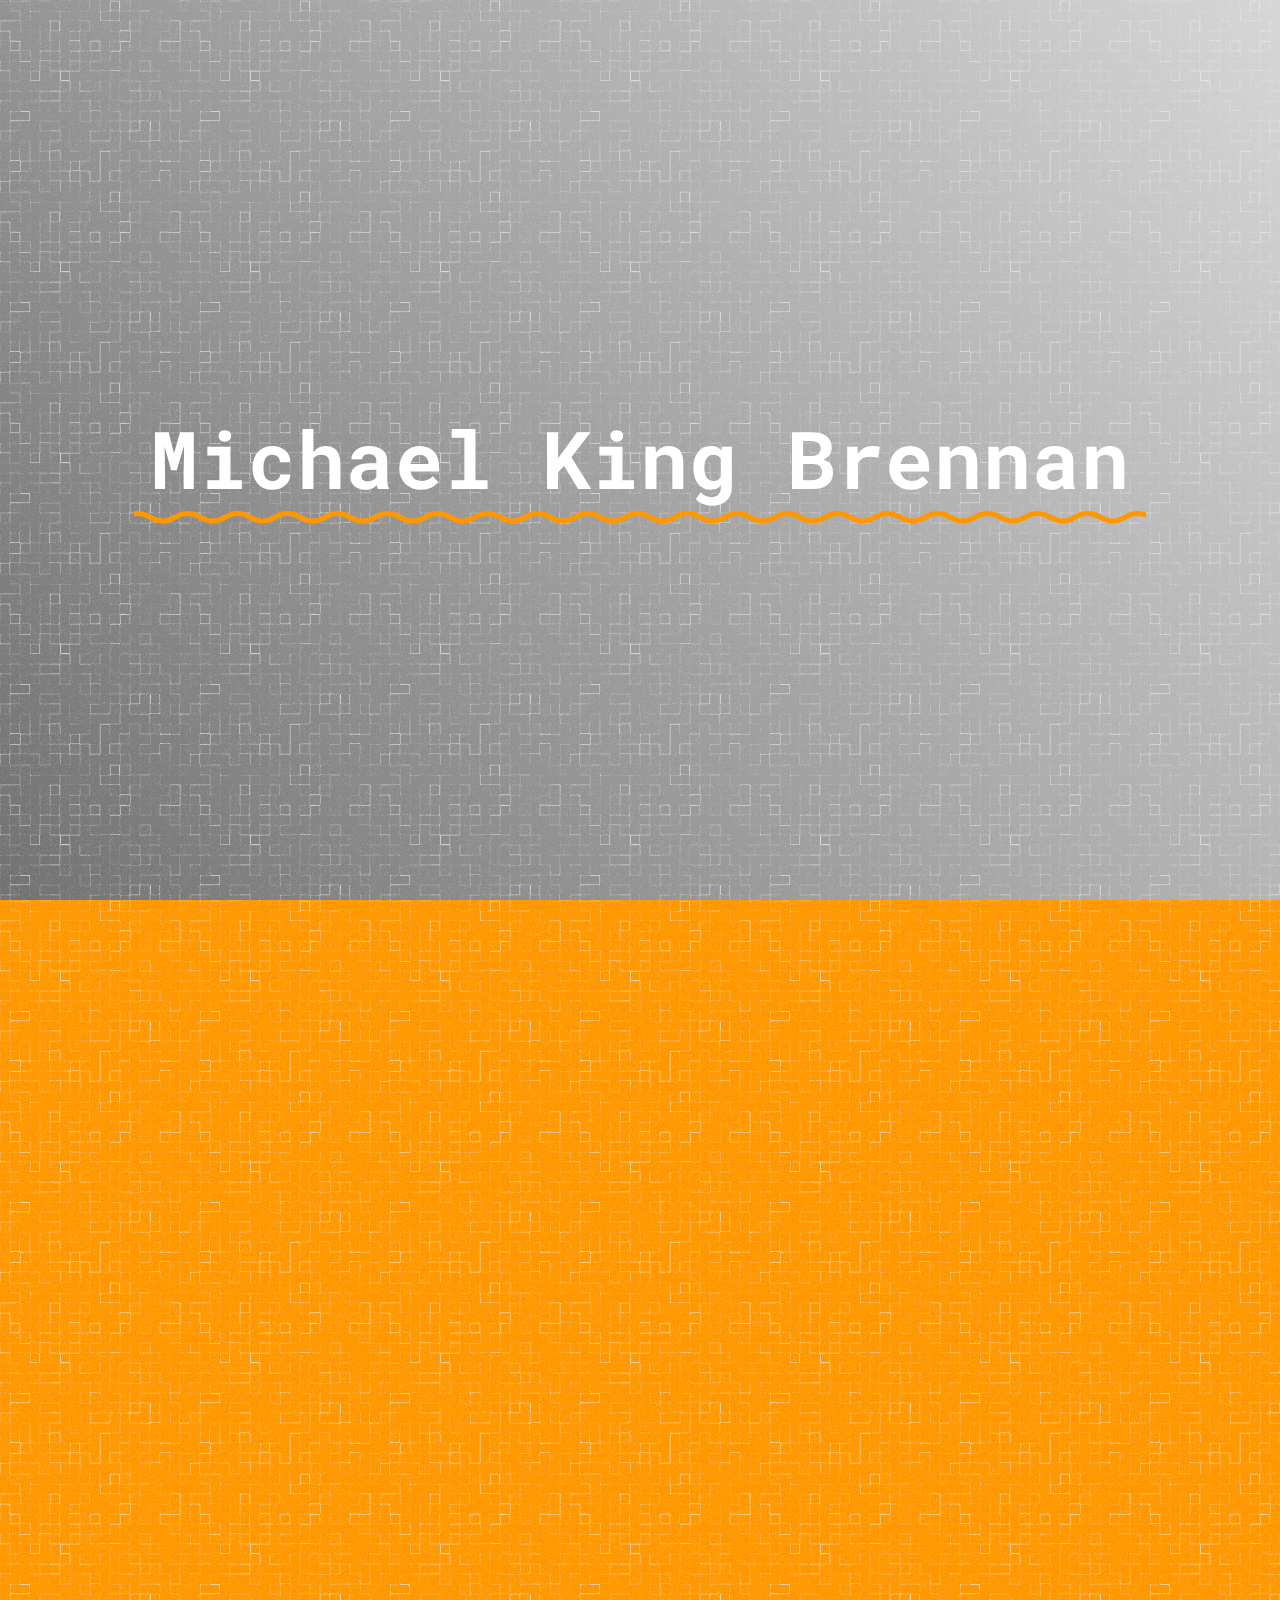
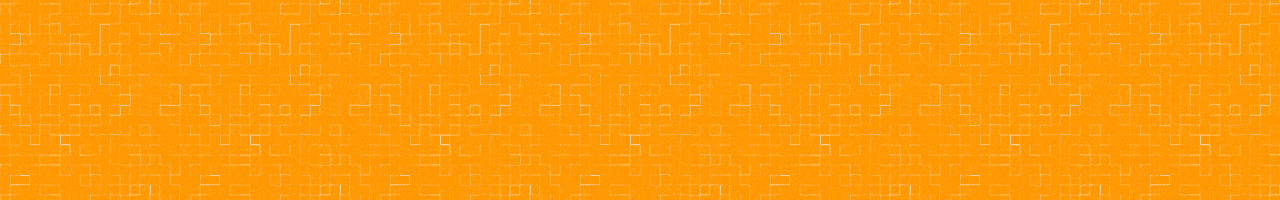
==== index.html @ 01f98eca "rename index file" ====
<!--MKB-->
<!DOCTYPE: html>
<html>
<head>
	<meta charset="utf-8">
	<title>Michael King Brennan | Network Engineer</title>
	<link rel="stylesheet" type="text/css" href="style.css">
	<link rel="icon" type="image/png" href="images/favicon.png" sizes="32x32">
	<link href="https://fonts.googleapis.com/css?family=Raleway" rel="stylesheet">
	<link href="https://fonts.googleapis.com/css?family=Roboto+Mono" rel="stylesheet">
	<meta http-equiv="Content-Type" content="text/html; charset=utf-8" >
	<meta name="viewport" content="width=device-width, initial-scale=1">
	<meta name="description" content="Network Engineer Resume for Michael King Brennan" />
	<meta name="author" content="Samantha Siefert">
</head>
<body>
<div id="banner">
	<div>
	
		<h1>Michael <br>King <br>Brennan</h1>
	

			<h2>beautiful</h2>
	
			<h2>powerful</h2>
	
			<h2>terrifying</h2>		
	</div>
</div>
<div class="testing">
</div>

		
		
		
		
</body>
</html>
---- style.css ----
/*MKB*/
:root{
	font-size: 16px;
	/*white*/
	--color1: #ffffff;
	/*light gray*/
	--color2: #d6d6d6;
	/*dark gray*/
	--color3: #505050;
	/*orange*/
	--color4: #ff9800;
	/*purple*/
	--color5: #876692;
	
}
@media all and (max-width: 400px) {
	:root{
		font-size: 12px;
	}

}

*{
	letter-spacing: 1;
	line-height: 2;
	box-sizing: border-box;
	margin: 0;
	padding: 0;
	
	font-family: Roboto Mono;
	color: white;
	}
html{
	background: url("images/light-wool.png"), linear-gradient(to bottom left, var(--color2), var(--color3));
}


/* BANNER OPEN */
#banner{
	
	height: 100vh;
	display: grid;
	grid-gap: 2rem;
	justify-items: center;
	align-items: center;

}
#banner h1, #banner h2{
	z-index: 1;
	text-align: right;
	padding: 2rem 1rem 1rem 1rem;
}
@media all and (max-width: 1100px){
		#banner div{
		width: 100%;
	}
}
@media all and (min-width: 1100px) {

	#banner div h1 br{
		display: none;
	}
}
#banner h1{
	font-size: 5rem;
	line-height: 1.3;

	background-image: url("data:image/svg+xml;charset=utf8,%3Csvg id='squiggle-link' xmlns='http://www.w3.org/2000/svg' xmlns:xlink='http://www.w3.org/1999/xlink' xmlns:ev='http://www.w3.org/2001/xml-events' viewBox='0 0 20 6'%3E%3Cstyle type='text/css'%3E.squiggle{animation:shift /*SPEED*/.5s linear infinite;}@keyframes shift {from {transform:translateX(0);}to {transform:translateX(-20px);}}%3C/style%3E%3Cpath fill='none' stroke='%23ff9800' stroke-width='2' class='squiggle' d='M0,4 c 5,0,5,-3,10,-3 s 5,3,10,3 c 5,0,5,-3,10,-3 s 5,3,10,3'/%3E%3C/svg%3E");
	
	background-position: 0 100%;
	background-size: auto 15px;
	background-repeat: repeat-x;
}

#banner h1::before{

	z-index: -1;
	
	content: '';
	background-image: url("images/mikey_purp.png") ;
	background-position: 0 95%;
	background-repeat: no-repeat;
	background-size: 50vh;
	height: 100vh;
	position: absolute;
	left: 0;
	bottom: 0vh;
	width: 100vw;
	transform: translateY(100%);
	transition: transform .3s;
}

#banner h1:hover::before {
	transform: translateY(0px);
}

#banner h2{
	font-size:  3rem;
	display: none;
}
#banner h2:nth-child(2){
	color: #33658a;
}
#banner h2:nth-child(3){
	color: #86bbd8;
}
#banner h2:nth-child(4){
	color: #2f4858;
}
.testing{
	height: 100vh;
	width: 100%;
	background: url("images/light-wool.png"), var(--color4);
}
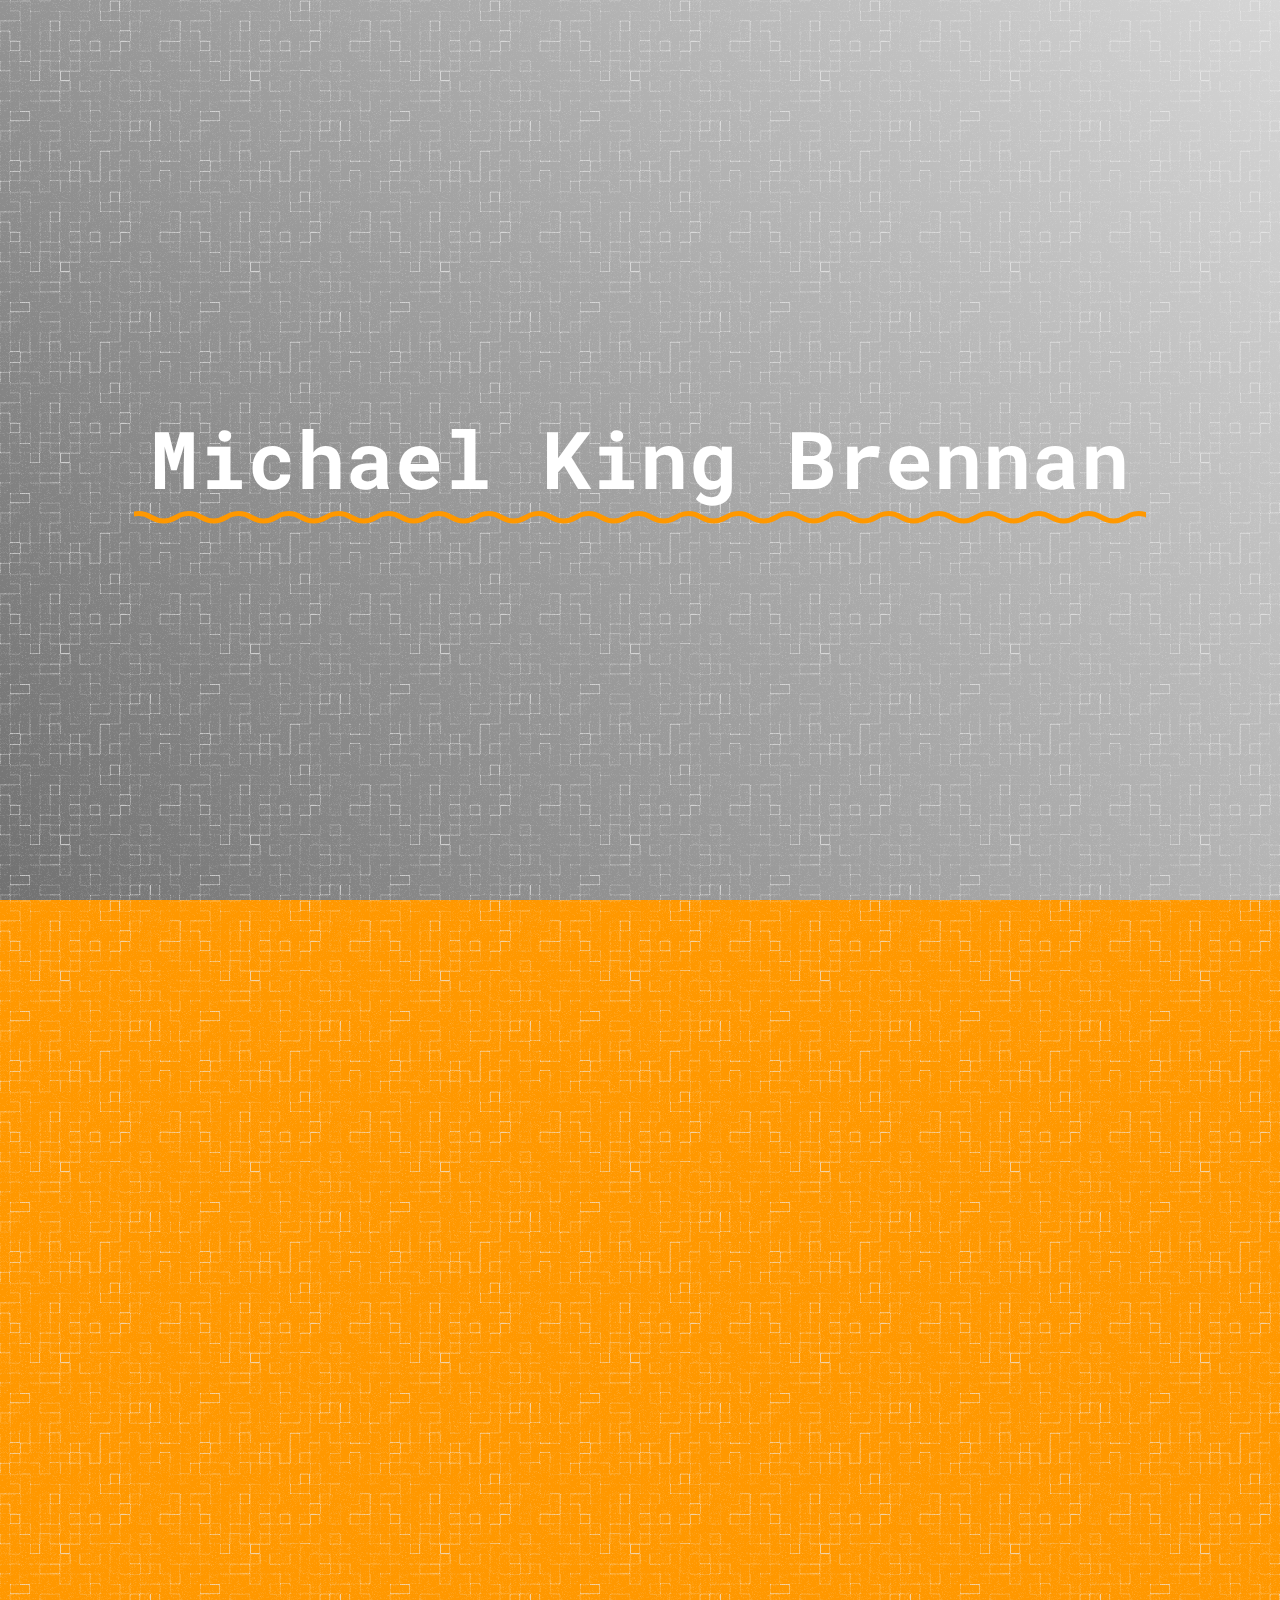
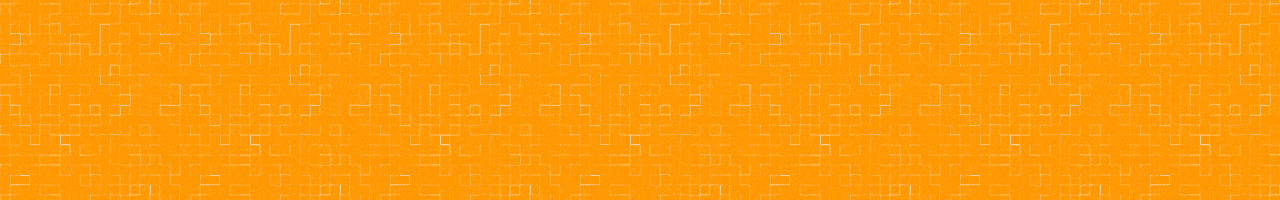
==== commit 23f849c8: "change br spacing" ====
--- a/index.html
+++ b/index.html
@@ -17,7 +17,7 @@
 <div id="banner">
 	<div>
 	
-		<h1>Michael <br>King <br>Brennan</h1>
+		<h1>Michael<br> King<br> Brennan</h1>
 	
 
 			<h2>beautiful</h2>
